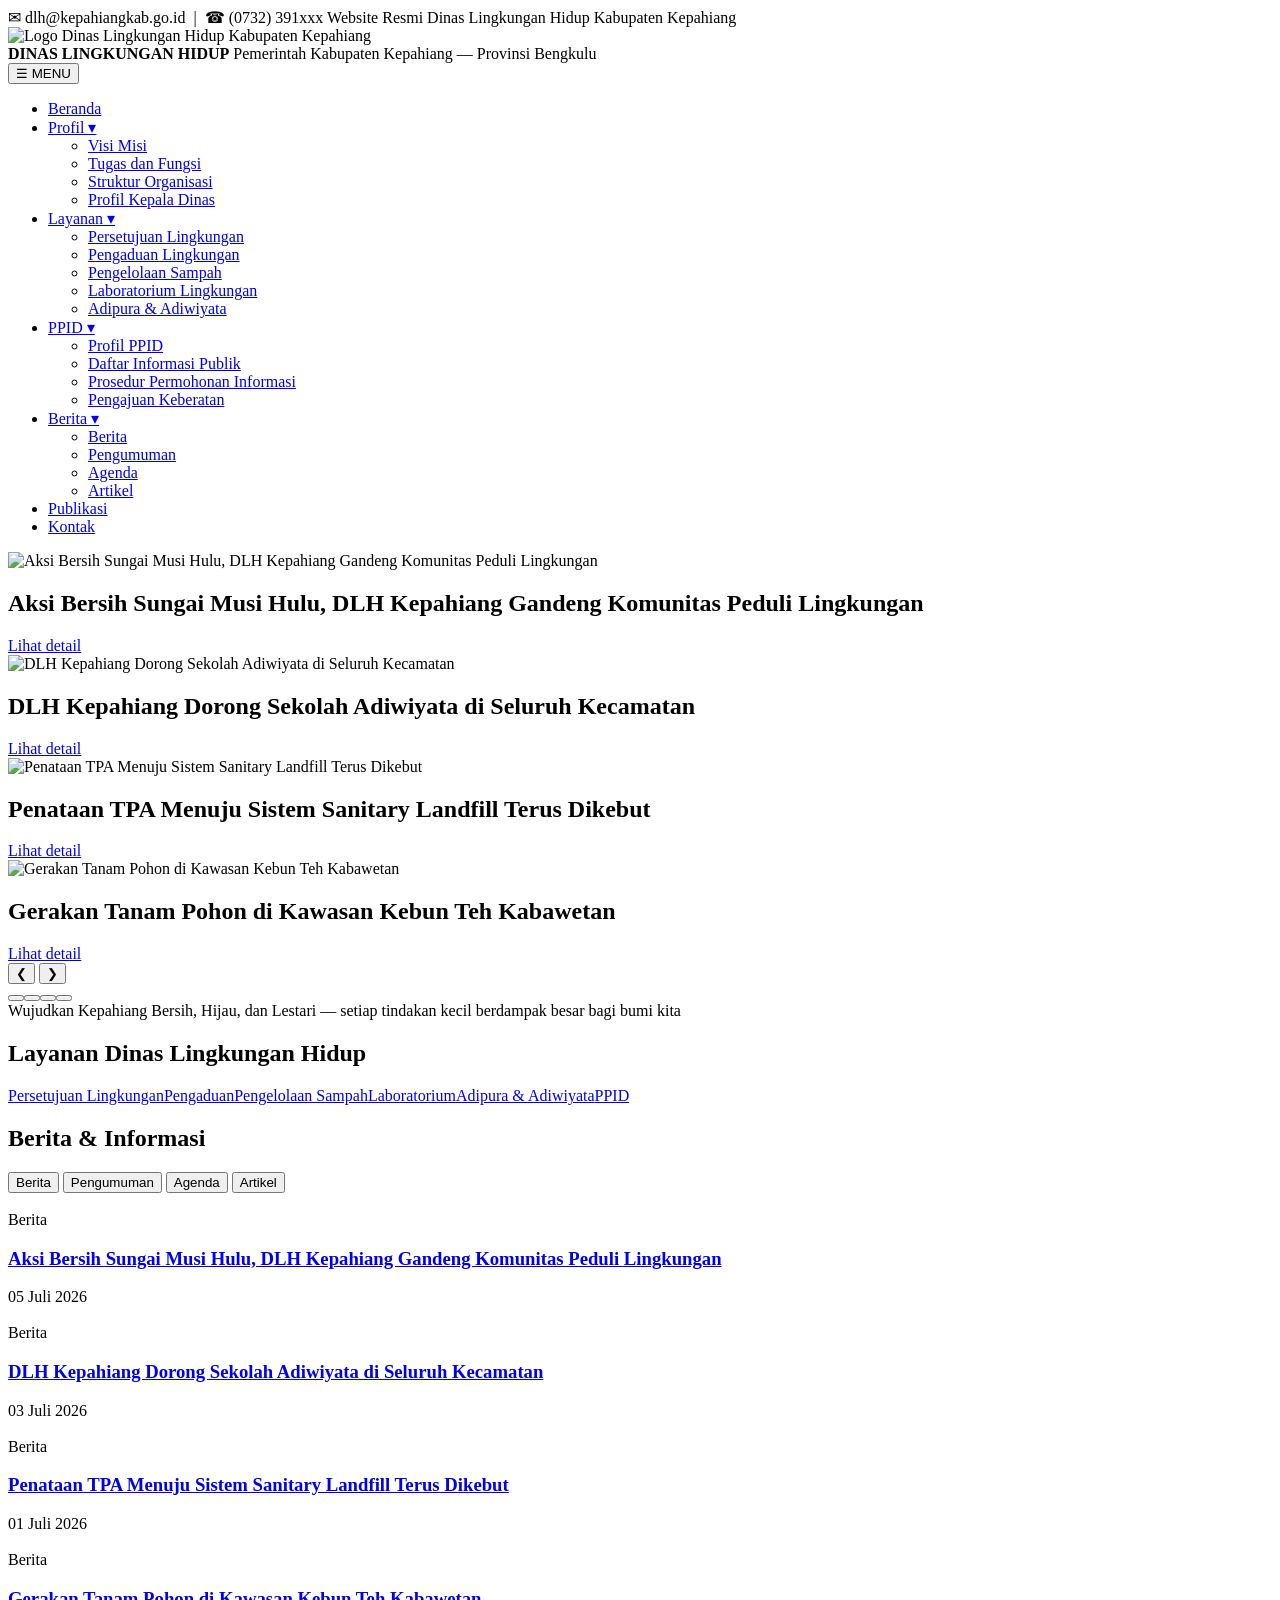
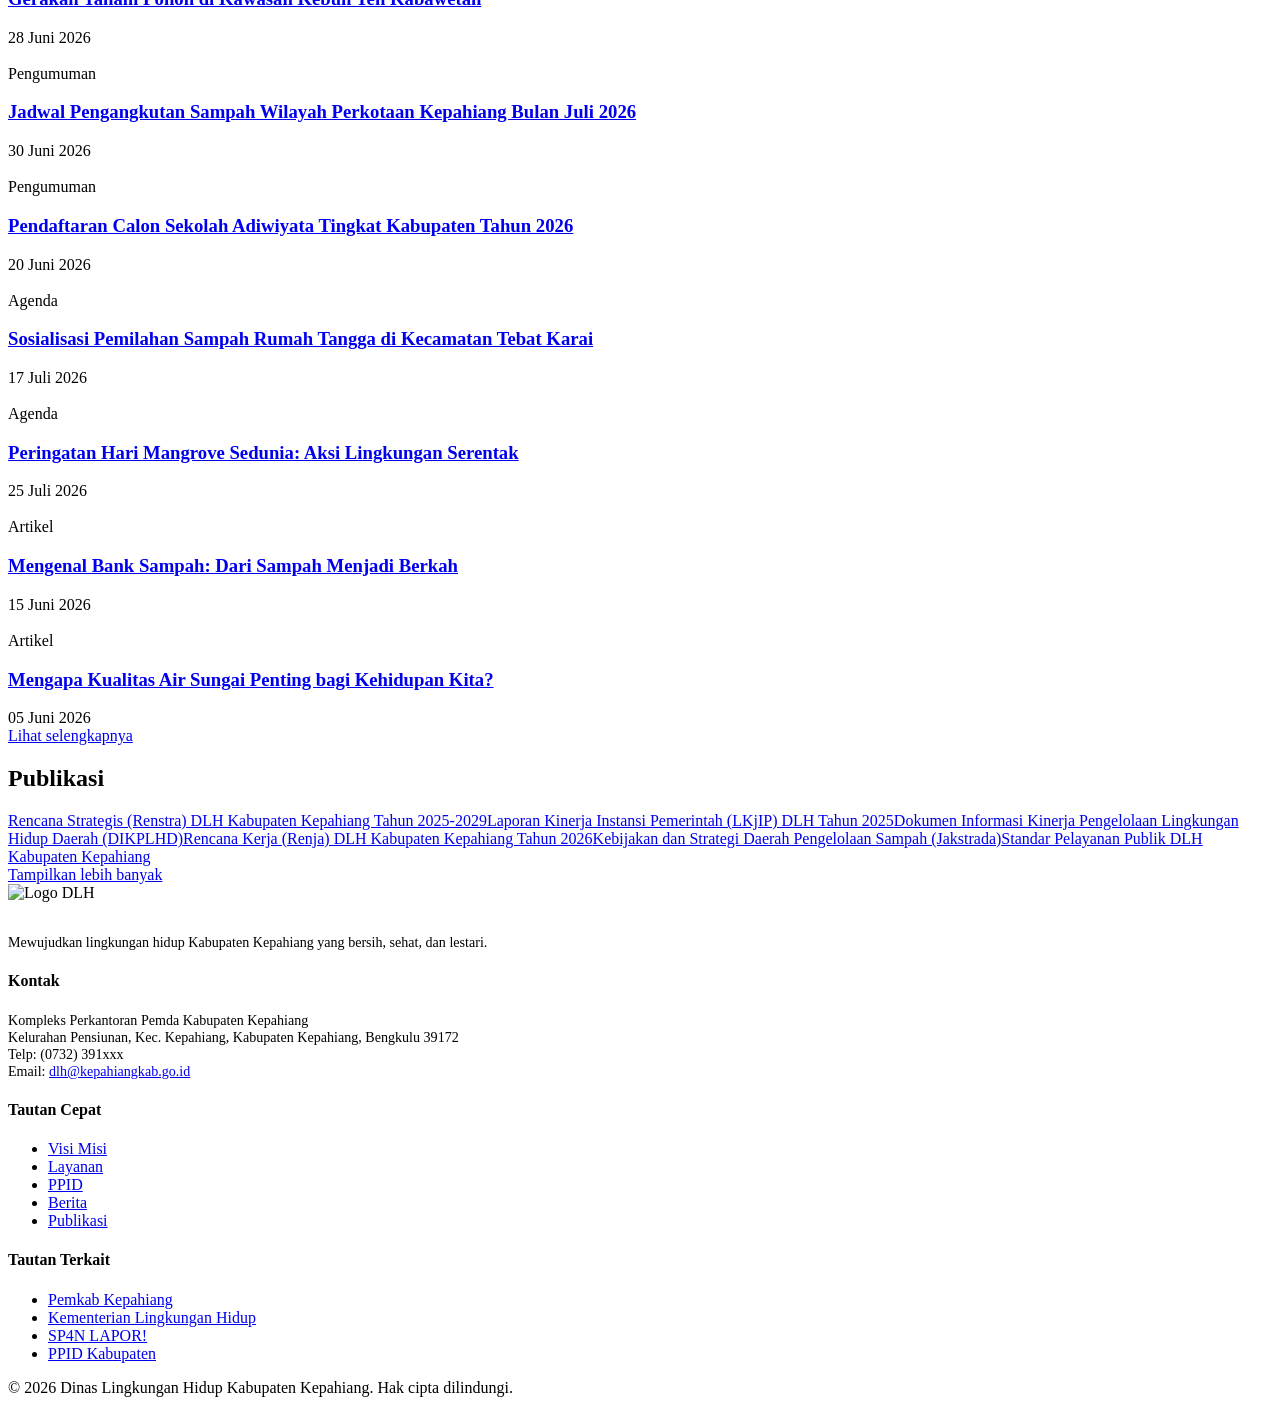
==== index.html @ 4c8e7e5f "Add files via upload" ====
<!DOCTYPE html>
<html lang="id">
<head>
<meta charset="UTF-8">
<meta name="viewport" content="width=device-width, initial-scale=1.0">
<title>Beranda — Dinas Lingkungan Hidup Kabupaten Kepahiang</title>
<meta name="description" content="Website resmi Dinas Lingkungan Hidup Kabupaten Kepahiang — informasi layanan, berita, dan publikasi lingkungan hidup.">
<link rel="icon" type="image/svg+xml" href="assets/img/logo.svg">
<link rel="stylesheet" href="css/style.css">
</head>
<body>
<div class="topbar">
  <div class="container">
    <span>&#9993; dlh@kepahiangkab.go.id &nbsp;|&nbsp; &#9742; (0732) 391xxx</span>
    <span>Website Resmi Dinas Lingkungan Hidup Kabupaten Kepahiang</span>
  </div>
</div>
<header class="site">
  <div class="container brandbar">
    <img src="assets/img/logo.svg" alt="Logo Dinas Lingkungan Hidup Kabupaten Kepahiang">
    <div class="nama">
      <b>DINAS LINGKUNGAN HIDUP</b>
      <span>Pemerintah Kabupaten Kepahiang &mdash; Provinsi Bengkulu</span>
    </div>
  </div>
  <nav class="utama"><button id="tglMobile">&#9776; MENU</button><div class="container"><ul><li><a href="index.html" class="aktif">Beranda</a></li><li><a href="#">Profil &#9662;</a><ul><li><a href="profil-visi-misi.html">Visi Misi</a></li><li><a href="profil-tugas-fungsi.html">Tugas dan Fungsi</a></li><li><a href="profil-struktur.html">Struktur Organisasi</a></li><li><a href="profil-kepala-dinas.html">Profil Kepala Dinas</a></li></ul></li><li><a href="#">Layanan &#9662;</a><ul><li><a href="layanan.html#persetujuan">Persetujuan Lingkungan</a></li><li><a href="layanan.html#pengaduan">Pengaduan Lingkungan</a></li><li><a href="layanan.html#sampah">Pengelolaan Sampah</a></li><li><a href="layanan.html#laboratorium">Laboratorium Lingkungan</a></li><li><a href="layanan.html#adipura">Adipura &amp; Adiwiyata</a></li></ul></li><li><a href="#">PPID &#9662;</a><ul><li><a href="ppid.html#profil">Profil PPID</a></li><li><a href="ppid.html#dip">Daftar Informasi Publik</a></li><li><a href="ppid.html#prosedur">Prosedur Permohonan Informasi</a></li><li><a href="ppid.html#keberatan">Pengajuan Keberatan</a></li></ul></li><li><a href="#">Berita &#9662;</a><ul><li><a href="berita.html#berita">Berita</a></li><li><a href="berita.html#pengumuman">Pengumuman</a></li><li><a href="berita.html#agenda">Agenda</a></li><li><a href="berita.html#artikel">Artikel</a></li></ul></li><li><a href="publikasi.html">Publikasi</a></li><li><a href="kontak.html">Kontak</a></li></ul></div></nav>
</header>
<div class="hero"><div class="slide tampil">
<img src="assets/img/hero-1.svg" alt="Aksi Bersih Sungai Musi Hulu, DLH Kepahiang Gandeng Komunitas Peduli Lingkungan">
<div class="ket"><div class="container"><h2>Aksi Bersih Sungai Musi Hulu, DLH Kepahiang Gandeng Komunitas Peduli Lingkungan</h2>
<a class="detail" href="berita-detail.html">Lihat detail</a></div></div></div><div class="slide">
<img src="assets/img/hero-2.svg" alt="DLH Kepahiang Dorong Sekolah Adiwiyata di Seluruh Kecamatan">
<div class="ket"><div class="container"><h2>DLH Kepahiang Dorong Sekolah Adiwiyata di Seluruh Kecamatan</h2>
<a class="detail" href="berita-detail.html">Lihat detail</a></div></div></div><div class="slide">
<img src="assets/img/hero-3.svg" alt="Penataan TPA Menuju Sistem Sanitary Landfill Terus Dikebut">
<div class="ket"><div class="container"><h2>Penataan TPA Menuju Sistem Sanitary Landfill Terus Dikebut</h2>
<a class="detail" href="berita-detail.html">Lihat detail</a></div></div></div><div class="slide">
<img src="assets/img/hero-4.svg" alt="Gerakan Tanam Pohon di Kawasan Kebun Teh Kabawetan">
<div class="ket"><div class="container"><h2>Gerakan Tanam Pohon di Kawasan Kebun Teh Kabawetan</h2>
<a class="detail" href="berita-detail.html">Lihat detail</a></div></div></div>
<button class="nav prev" aria-label="Sebelumnya">&#10094;</button>
<button class="nav next" aria-label="Berikutnya">&#10095;</button>
<div class="titik"><button aria-label="Slide 1" class="on"></button><button aria-label="Slide 2"></button><button aria-label="Slide 3"></button><button aria-label="Slide 4"></button></div></div>
<div class="strip">Wujudkan Kepahiang Bersih, Hijau, dan Lestari &mdash; setiap tindakan kecil berdampak besar bagi bumi kita</div>
<section class="blok">
  <div class="container">
    <div class="judul-blok"><h2>Layanan Dinas Lingkungan Hidup</h2></div>
    <div class="layanan-grid"><a href="layanan.html#persetujuan"><img src="assets/img/icon-amdal.svg" alt="">Persetujuan Lingkungan</a><a href="layanan.html#pengaduan"><img src="assets/img/icon-pengaduan.svg" alt="">Pengaduan</a><a href="layanan.html#sampah"><img src="assets/img/icon-sampah.svg" alt="">Pengelolaan Sampah</a><a href="layanan.html#laboratorium"><img src="assets/img/icon-lab.svg" alt="">Laboratorium</a><a href="layanan.html#adipura"><img src="assets/img/icon-adipura.svg" alt="">Adipura &amp; Adiwiyata</a><a href="ppid.html"><img src="assets/img/icon-ppid.svg" alt="">PPID</a></div>
  </div>
</section>
<section class="blok krem" data-tabs="#gridBerita .kartu">
  <div class="container">
    <div class="judul-blok"><h2>Berita &amp; Informasi</h2></div>
    <div class="tabs">
      <button data-kat="berita" class="on">Berita</button>
      <button data-kat="pengumuman">Pengumuman</button>
      <button data-kat="agenda">Agenda</button>
      <button data-kat="artikel">Artikel</button>
    </div>
    <div class="kartu-grid" id="gridBerita"><article class="kartu" data-kat="berita">
<img src="assets/img/hero-1.svg" alt="">
<div class="isi"><span class="kat">Berita</span>
<h3><a href="berita-detail.html">Aksi Bersih Sungai Musi Hulu, DLH Kepahiang Gandeng Komunitas Peduli Lingkungan</a></h3>
<time>05 Juli 2026</time></div></article><article class="kartu" data-kat="berita">
<img src="assets/img/hero-2.svg" alt="">
<div class="isi"><span class="kat">Berita</span>
<h3><a href="berita-detail.html">DLH Kepahiang Dorong Sekolah Adiwiyata di Seluruh Kecamatan</a></h3>
<time>03 Juli 2026</time></div></article><article class="kartu" data-kat="berita">
<img src="assets/img/hero-3.svg" alt="">
<div class="isi"><span class="kat">Berita</span>
<h3><a href="berita-detail.html">Penataan TPA Menuju Sistem Sanitary Landfill Terus Dikebut</a></h3>
<time>01 Juli 2026</time></div></article><article class="kartu" data-kat="berita">
<img src="assets/img/hero-4.svg" alt="">
<div class="isi"><span class="kat">Berita</span>
<h3><a href="berita-detail.html">Gerakan Tanam Pohon di Kawasan Kebun Teh Kabawetan</a></h3>
<time>28 Juni 2026</time></div></article><article class="kartu" data-kat="pengumuman">
<img src="assets/img/hero-3.svg" alt="">
<div class="isi"><span class="kat">Pengumuman</span>
<h3><a href="berita-detail.html">Jadwal Pengangkutan Sampah Wilayah Perkotaan Kepahiang Bulan Juli 2026</a></h3>
<time>30 Juni 2026</time></div></article><article class="kartu" data-kat="pengumuman">
<img src="assets/img/hero-2.svg" alt="">
<div class="isi"><span class="kat">Pengumuman</span>
<h3><a href="berita-detail.html">Pendaftaran Calon Sekolah Adiwiyata Tingkat Kabupaten Tahun 2026</a></h3>
<time>20 Juni 2026</time></div></article><article class="kartu" data-kat="agenda">
<img src="assets/img/hero-1.svg" alt="">
<div class="isi"><span class="kat">Agenda</span>
<h3><a href="berita-detail.html">Sosialisasi Pemilahan Sampah Rumah Tangga di Kecamatan Tebat Karai</a></h3>
<time>17 Juli 2026</time></div></article><article class="kartu" data-kat="agenda">
<img src="assets/img/hero-4.svg" alt="">
<div class="isi"><span class="kat">Agenda</span>
<h3><a href="berita-detail.html">Peringatan Hari Mangrove Sedunia: Aksi Lingkungan Serentak</a></h3>
<time>25 Juli 2026</time></div></article><article class="kartu" data-kat="artikel">
<img src="assets/img/hero-3.svg" alt="">
<div class="isi"><span class="kat">Artikel</span>
<h3><a href="berita-detail.html">Mengenal Bank Sampah: Dari Sampah Menjadi Berkah</a></h3>
<time>15 Juni 2026</time></div></article><article class="kartu" data-kat="artikel">
<img src="assets/img/hero-1.svg" alt="">
<div class="isi"><span class="kat">Artikel</span>
<h3><a href="berita-detail.html">Mengapa Kualitas Air Sungai Penting bagi Kehidupan Kita?</a></h3>
<time>05 Juni 2026</time></div></article></div>
    <div class="tengah"><a class="tombol" href="berita.html">Lihat selengkapnya</a></div>
  </div>
</section>
<section class="blok">
  <div class="container">
    <div class="judul-blok"><h2>Publikasi</h2></div>
    <div class="pub-grid"><a href="#">Rencana Strategis (Renstra) DLH Kabupaten Kepahiang Tahun 2025-2029</a><a href="#">Laporan Kinerja Instansi Pemerintah (LKjIP) DLH Tahun 2025</a><a href="#">Dokumen Informasi Kinerja Pengelolaan Lingkungan Hidup Daerah (DIKPLHD)</a><a href="#">Rencana Kerja (Renja) DLH Kabupaten Kepahiang Tahun 2026</a><a href="#">Kebijakan dan Strategi Daerah Pengelolaan Sampah (Jakstrada)</a><a href="#">Standar Pelayanan Publik DLH Kabupaten Kepahiang</a></div>
    <div class="tengah"><a class="tombol garis" href="publikasi.html">Tampilkan lebih banyak</a></div>
  </div>
</section>
<footer class="site">
  <div class="container footer-grid">
    <div>
      <div class="brand"><img src="assets/img/logo.svg" alt="Logo DLH">
        <b style="color:#fff">Dinas Lingkungan Hidup<br>Kabupaten Kepahiang</b></div>
      <p style="font-size:.88rem">Mewujudkan lingkungan hidup Kabupaten Kepahiang yang bersih, sehat, dan lestari.</p>
    </div>
    <div>
      <h4>Kontak</h4>
      <p style="font-size:.88rem">Kompleks Perkantoran Pemda Kabupaten Kepahiang<br>Kelurahan Pensiunan, Kec. Kepahiang, Kabupaten Kepahiang, Bengkulu 39172<br>Telp: (0732) 391xxx<br>Email: <a href="mailto:dlh@kepahiangkab.go.id">dlh@kepahiangkab.go.id</a></p>
    </div>
    <div>
      <h4>Tautan Cepat</h4>
      <ul>
        <li><a href="profil-visi-misi.html">Visi Misi</a></li>
        <li><a href="layanan.html">Layanan</a></li>
        <li><a href="ppid.html">PPID</a></li>
        <li><a href="berita.html">Berita</a></li>
        <li><a href="publikasi.html">Publikasi</a></li>
      </ul>
    </div>
    <div>
      <h4>Tautan Terkait</h4>
      <ul>
        <li><a href="https://kepahiangkab.go.id" target="_blank" rel="noopener">Pemkab Kepahiang</a></li>
        <li><a href="https://kemenlh.go.id" target="_blank" rel="noopener">Kementerian Lingkungan Hidup</a></li>
        <li><a href="https://www.lapor.go.id" target="_blank" rel="noopener">SP4N LAPOR!</a></li>
        <li><a href="https://ppid.kepahiangkab.go.id" target="_blank" rel="noopener">PPID Kabupaten</a></li>
      </ul>
    </div>
  </div>
  <div class="copyright">&copy; 2026 Dinas Lingkungan Hidup Kabupaten Kepahiang. Hak cipta dilindungi.</div>
</footer>
<script src="js/script.js"></script>
</body>
</html>
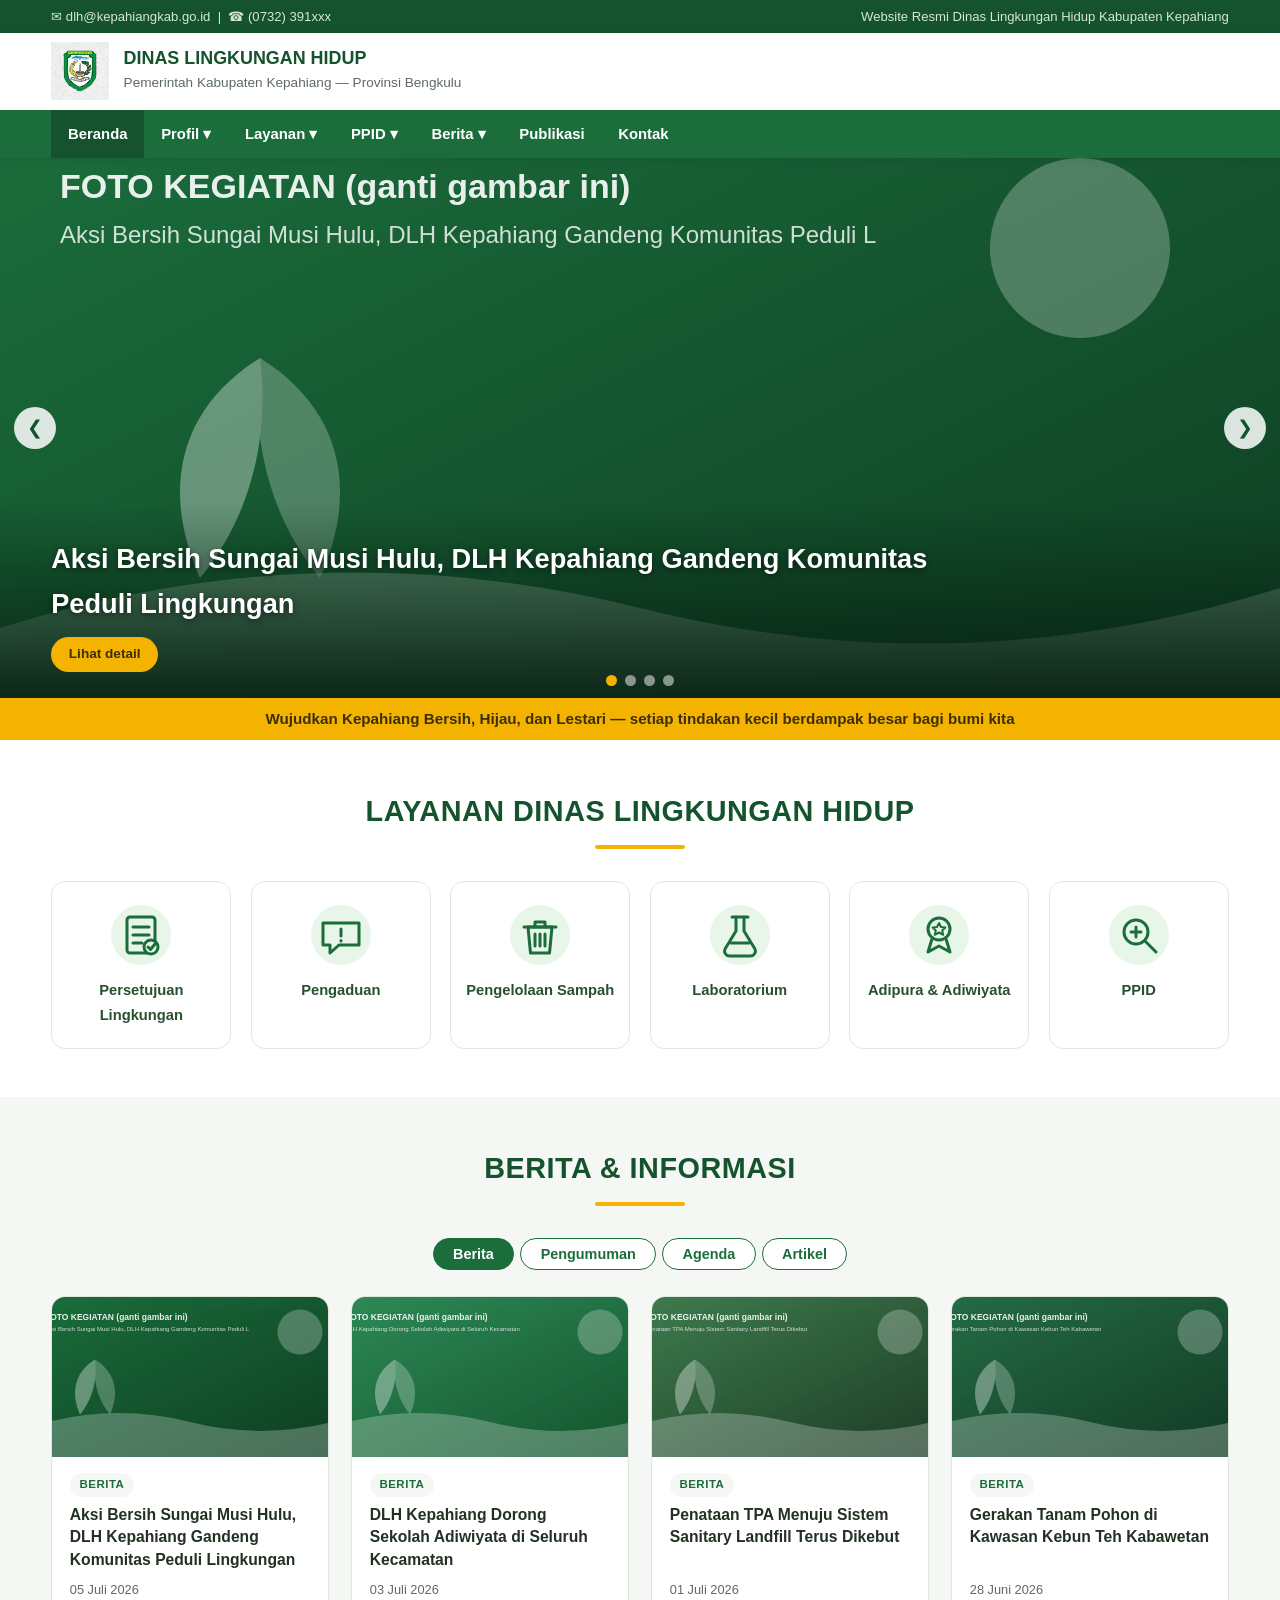
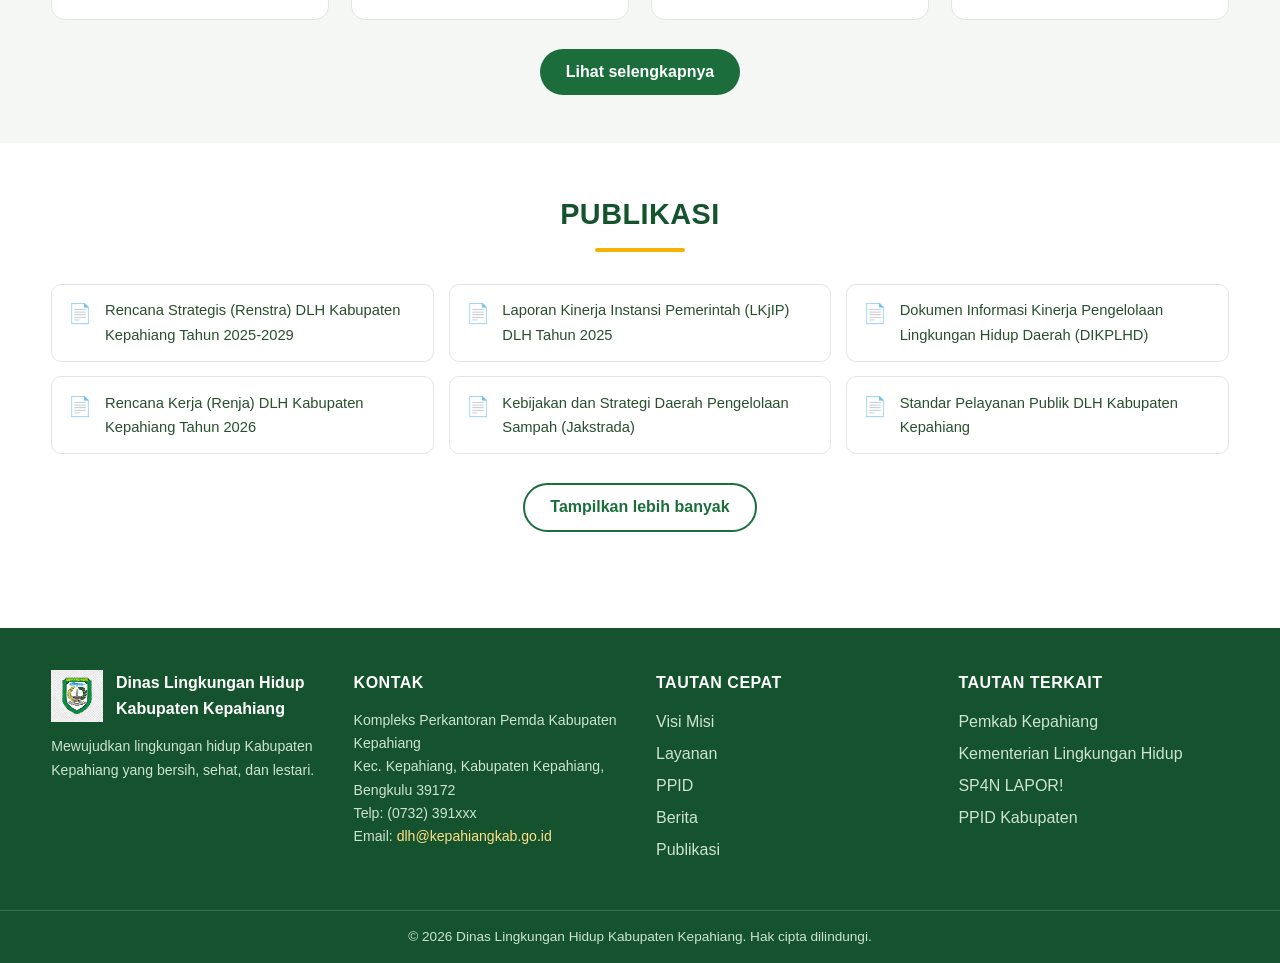
==== commit bf31a75f: "Update index.html" ====
--- a/index.html
+++ b/index.html
@@ -117,7 +117,7 @@
     </div>
     <div>
       <h4>Kontak</h4>
-      <p style="font-size:.88rem">Kompleks Perkantoran Pemda Kabupaten Kepahiang<br>Kelurahan Pensiunan, Kec. Kepahiang, Kabupaten Kepahiang, Bengkulu 39172<br>Telp: (0732) 391xxx<br>Email: <a href="mailto:dlh@kepahiangkab.go.id">dlh@kepahiangkab.go.id</a></p>
+      <p style="font-size:.88rem">Kompleks Perkantoran Pemda Kabupaten Kepahiang<br>Kec. Kepahiang, Kabupaten Kepahiang, Bengkulu 39172<br>Telp: (0732) 391xxx<br>Email: <a href="mailto:dlh@kepahiangkab.go.id">dlh@kepahiangkab.go.id</a></p>
     </div>
     <div>
       <h4>Tautan Cepat</h4>
@@ -143,4 +143,4 @@
 </footer>
 <script src="js/script.js"></script>
 </body>
-</html>+</html>
--- a/css/style.css
+++ b/css/style.css
@@ -0,0 +1,151 @@
+/* ====== Website DLH Kabupaten Kepahiang ====== */
+:root{
+  --hijau-tua:#14532d; --hijau:#1b6e3c; --hijau-muda:#2e8b57;
+  --krem:#f4f7f4; --kuning:#f5b301; --abu:#5f6b5f; --garis:#dfe7df;
+}
+*{margin:0;padding:0;box-sizing:border-box}
+html{scroll-behavior:smooth;scroll-padding-top:110px}
+body{font-family:'Segoe UI',Arial,Helvetica,sans-serif;color:#233123;background:#fff;line-height:1.65}
+img{max-width:100%;display:block}
+a{color:var(--hijau);text-decoration:none}
+.container{width:min(1180px,92%);margin:0 auto}
+
+/* ---- topbar ---- */
+.topbar{background:var(--hijau-tua);color:#d7e6d7;font-size:.82rem;padding:.35rem 0}
+.topbar .container{display:flex;justify-content:space-between;gap:1rem;flex-wrap:wrap}
+.topbar a{color:#fff}
+
+/* ---- header ---- */
+header.site{position:sticky;top:0;z-index:100;background:#fff;box-shadow:0 2px 10px rgba(0,0,0,.08)}
+.brandbar{display:flex;align-items:center;gap:.9rem;padding:.6rem 0}
+.brandbar img{width:58px;height:58px}
+.brandbar .nama b{display:block;font-size:1.12rem;color:var(--hijau-tua);line-height:1.25}
+.brandbar .nama span{font-size:.85rem;color:var(--abu)}
+nav.utama{background:var(--hijau)}
+nav.utama ul{list-style:none;display:flex;flex-wrap:wrap}
+nav.utama>div>ul>li{position:relative}
+nav.utama a{display:block;color:#fff;padding:.72rem 1.05rem;font-size:.93rem;font-weight:600}
+nav.utama>div>ul>li:hover>a,nav.utama a.aktif{background:var(--hijau-tua)}
+nav.utama li ul{display:none;position:absolute;left:0;top:100%;background:#fff;min-width:250px;box-shadow:0 8px 20px rgba(0,0,0,.15);border-top:3px solid var(--kuning)}
+nav.utama li:hover>ul{display:block}
+nav.utama li ul a{color:#28502e;padding:.6rem 1rem;border-bottom:1px solid var(--garis);font-weight:500}
+nav.utama li ul a:hover{background:var(--krem);color:var(--hijau-tua)}
+#tglMobile{display:none;background:var(--hijau);color:#fff;border:0;width:100%;padding:.65rem;font-size:1rem;font-weight:700;cursor:pointer}
+
+/* ---- hero slider ---- */
+.hero{position:relative;overflow:hidden;background:#0e2f1c}
+.hero .slide{display:none;position:relative}
+.hero .slide.tampil{display:block;animation:fadein .6s}
+@keyframes fadein{from{opacity:.3}to{opacity:1}}
+.hero .slide img{width:100%;height:clamp(300px,52vw,540px);object-fit:cover}
+.hero .ket{position:absolute;left:0;right:0;bottom:0;padding:2.2rem 0 1.6rem;background:linear-gradient(transparent,rgba(6,32,17,.92))}
+.hero .ket h2{color:#fff;font-size:clamp(1.05rem,2.4vw,1.7rem);max-width:60ch;text-shadow:0 2px 6px rgba(0,0,0,.5)}
+.hero .ket a.detail{display:inline-block;margin-top:.6rem;background:var(--kuning);color:#3c2f00;padding:.4rem 1.1rem;border-radius:99px;font-size:.85rem;font-weight:700}
+.hero button.nav{position:absolute;top:50%;transform:translateY(-50%);background:rgba(255,255,255,.85);border:0;width:42px;height:42px;border-radius:50%;font-size:1.2rem;cursor:pointer;color:var(--hijau-tua)}
+.hero button.prev{left:14px}.hero button.next{right:14px}
+.hero .titik{position:absolute;bottom:12px;left:50%;transform:translateX(-50%);display:flex;gap:8px}
+.hero .titik button{width:11px;height:11px;border-radius:50%;border:0;background:rgba(255,255,255,.5);cursor:pointer}
+.hero .titik button.on{background:var(--kuning)}
+
+/* ---- strip ---- */
+.strip{background:var(--kuning);color:#3c2f00;font-weight:600;text-align:center;padding:.55rem 1rem;font-size:.95rem}
+
+/* ---- section umum ---- */
+section.blok{padding:3rem 0}
+section.blok.krem{background:var(--krem)}
+.judul-blok{text-align:center;margin-bottom:2rem}
+.judul-blok h2{color:var(--hijau-tua);font-size:clamp(1.3rem,3vw,1.8rem);text-transform:uppercase;letter-spacing:.5px}
+.judul-blok::after{content:"";display:block;width:90px;height:4px;background:var(--kuning);margin:.6rem auto 0;border-radius:2px}
+
+/* ---- layanan ---- */
+.layanan-grid{display:grid;grid-template-columns:repeat(auto-fit,minmax(150px,1fr));gap:1.2rem}
+.layanan-grid a{background:#fff;border:1px solid var(--garis);border-radius:14px;padding:1.3rem .8rem;text-align:center;transition:.2s;color:#28502e;font-weight:600;font-size:.92rem}
+.layanan-grid a:hover{transform:translateY(-5px);box-shadow:0 10px 22px rgba(20,83,45,.18);border-color:var(--hijau-muda)}
+.layanan-grid img{width:64px;margin:0 auto .7rem}
+
+/* ---- berita tabs ---- */
+.tabs{display:flex;flex-wrap:wrap;gap:.4rem;justify-content:center;margin-bottom:1.6rem}
+.tabs button{border:1px solid var(--hijau);background:#fff;color:var(--hijau);padding:.45rem 1.2rem;border-radius:99px;font-weight:700;cursor:pointer;font-size:.9rem}
+.tabs button.on{background:var(--hijau);color:#fff}
+.kartu-grid{display:grid;grid-template-columns:repeat(auto-fill,minmax(255px,1fr));gap:1.4rem}
+.kartu{background:#fff;border:1px solid var(--garis);border-radius:14px;overflow:hidden;transition:.2s;display:flex;flex-direction:column}
+.kartu:hover{box-shadow:0 12px 26px rgba(20,83,45,.16);transform:translateY(-4px)}
+.kartu img{height:160px;object-fit:cover;width:100%}
+.kartu .isi{padding:1rem 1.1rem 1.2rem;display:flex;flex-direction:column;gap:.45rem;flex:1}
+.kartu .kat{align-self:flex-start;background:var(--krem);color:var(--hijau);font-size:.72rem;font-weight:700;text-transform:uppercase;padding:.15rem .6rem;border-radius:99px;letter-spacing:.5px}
+.kartu h3{font-size:.98rem;line-height:1.45}
+.kartu h3 a{color:#233123}
+.kartu h3 a:hover{color:var(--hijau)}
+.kartu time{font-size:.8rem;color:var(--abu);margin-top:auto}
+.tengah{text-align:center;margin-top:1.8rem}
+.tombol{display:inline-block;background:var(--hijau);color:#fff;padding:.6rem 1.6rem;border-radius:99px;font-weight:700}
+.tombol:hover{background:var(--hijau-tua)}
+.tombol.garis{background:#fff;color:var(--hijau);border:2px solid var(--hijau)}
+
+/* ---- publikasi ---- */
+.pub-grid{display:grid;grid-template-columns:repeat(auto-fill,minmax(300px,1fr));gap:.9rem}
+.pub-grid a{display:flex;gap:.8rem;align-items:flex-start;background:#fff;border:1px solid var(--garis);border-radius:10px;padding:.85rem 1rem;color:#28502e;font-size:.92rem;font-weight:500}
+.pub-grid a:hover{border-color:var(--hijau-muda);box-shadow:0 6px 14px rgba(20,83,45,.12)}
+.pub-grid a::before{content:"📄";font-size:1.2rem}
+
+/* ---- konten halaman dalam ---- */
+.kepala-halaman{background:linear-gradient(120deg,var(--hijau-tua),var(--hijau-muda));color:#fff;padding:2.6rem 0}
+.kepala-halaman h1{font-size:clamp(1.4rem,3vw,2rem)}
+.kepala-halaman .remah{font-size:.85rem;opacity:.85;margin-top:.3rem}
+.kepala-halaman .remah a{color:#ffe08a}
+.konten{padding:2.6rem 0}
+.konten h2{color:var(--hijau-tua);margin:1.6rem 0 .7rem;font-size:1.25rem}
+.konten h2:first-child{margin-top:0}
+.konten p{margin:.6rem 0}
+.konten ul,.konten ol{margin:.6rem 0 .6rem 1.4rem}
+.konten li{margin:.3rem 0}
+.kotak{background:var(--krem);border-left:5px solid var(--hijau);border-radius:0 10px 10px 0;padding:1.1rem 1.3rem;margin:1.2rem 0}
+.dua-kolom{display:grid;grid-template-columns:280px 1fr;gap:2rem;align-items:start}
+.dua-kolom img.foto{border-radius:14px;box-shadow:0 10px 24px rgba(0,0,0,.15)}
+table.data{width:100%;border-collapse:collapse;margin:1rem 0;font-size:.92rem}
+table.data th{background:var(--hijau);color:#fff;text-align:left}
+table.data th,table.data td{border:1px solid var(--garis);padding:.55rem .8rem}
+table.data tr:nth-child(even){background:var(--krem)}
+.langkah{counter-reset:l;display:grid;gap:.9rem;margin:1rem 0}
+.langkah div{position:relative;background:#fff;border:1px solid var(--garis);border-radius:10px;padding:.9rem 1rem .9rem 3.4rem}
+.langkah div::before{counter-increment:l;content:counter(l);position:absolute;left:.9rem;top:.8rem;width:1.9rem;height:1.9rem;border-radius:50%;background:var(--hijau);color:#fff;display:flex;align-items:center;justify-content:center;font-weight:700}
+
+/* ---- daftar berita ---- */
+.daftar-berita{display:grid;gap:1.1rem}
+.item-berita{display:grid;grid-template-columns:210px 1fr;gap:1.1rem;background:#fff;border:1px solid var(--garis);border-radius:12px;overflow:hidden}
+.item-berita img{height:100%;min-height:130px;object-fit:cover}
+.item-berita .isi{padding:.9rem 1.1rem .9rem 0}
+.item-berita h3{font-size:1.02rem;margin:.15rem 0 .35rem}
+.item-berita p{font-size:.9rem;color:var(--abu)}
+
+/* ---- kontak ---- */
+.kontak-grid{display:grid;grid-template-columns:repeat(auto-fit,minmax(260px,1fr));gap:1.4rem}
+.kontak-grid .kartu-kontak{background:#fff;border:1px solid var(--garis);border-radius:14px;padding:1.4rem}
+.kontak-grid h3{color:var(--hijau-tua);margin-bottom:.5rem}
+.peta{border:0;width:100%;height:340px;border-radius:14px;margin-top:1.6rem}
+
+/* ---- footer ---- */
+footer.site{background:var(--hijau-tua);color:#cfe3cf;margin-top:3rem}
+.footer-grid{display:grid;grid-template-columns:repeat(auto-fit,minmax(230px,1fr));gap:2rem;padding:2.6rem 0}
+footer.site h4{color:#fff;margin-bottom:.8rem;font-size:1rem;text-transform:uppercase;letter-spacing:.5px}
+footer.site a{color:#ffe08a}
+footer.site .brand{display:flex;gap:.8rem;align-items:center;margin-bottom:.8rem}
+footer.site .brand img{width:52px}
+footer.site ul{list-style:none}
+footer.site ul li{margin:.35rem 0}
+footer.site ul li a{color:#cfe3cf}
+footer.site ul li a:hover{color:#fff}
+.copyright{border-top:1px solid rgba(255,255,255,.15);text-align:center;padding:.9rem 0;font-size:.85rem}
+
+/* ---- responsif ---- */
+@media (max-width:820px){
+  #tglMobile{display:block}
+  nav.utama>div>ul{display:none;flex-direction:column}
+  nav.utama>div>ul.buka{display:flex}
+  nav.utama li ul{position:static;display:none;border-top:0}
+  nav.utama li.buka>ul{display:block}
+  .dua-kolom{grid-template-columns:1fr}
+  .item-berita{grid-template-columns:1fr}
+  .item-berita .isi{padding:0 1.1rem 1rem}
+  .topbar .container{justify-content:center}
+}
